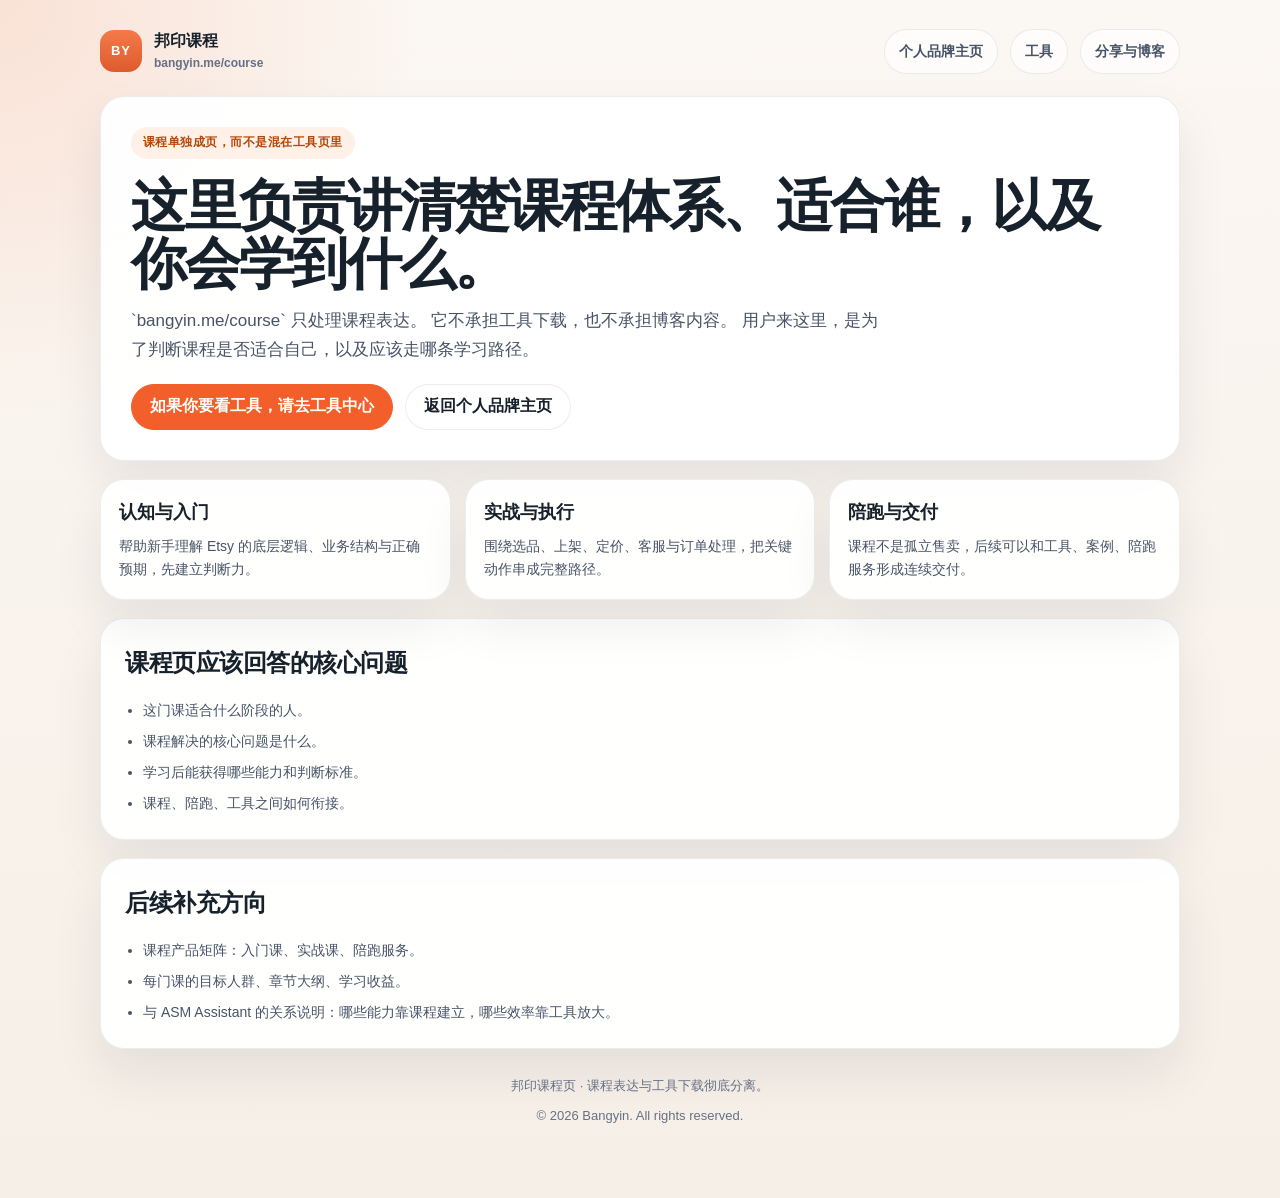
==== course/index.html @ cf921de8 "Refocus bangyin.me as personal brand and add course page" ====
<!DOCTYPE html>
<html lang="zh-CN">
<head>
    <meta charset="UTF-8">
    <meta name="viewport" content="width=device-width, initial-scale=1.0">
    <title>邦印课程 | bangyin.me/course</title>
    <meta name="description" content="邦印课程页：课程体系、陪跑逻辑、适合人群与学习路径。">
    <style>
        :root {
            color-scheme: light;
            --bg: #f6efe7;
            --card: rgba(255,255,255,0.95);
            --text: #17212b;
            --muted: #667085;
            --line: rgba(23,33,43,0.08);
            --accent: #f25f2a;
            --accent-dark: #d94d1a;
            --accent-soft: #fff0e8;
            --ink-soft: #eef2f6;
        }

        * { box-sizing: border-box; }

        body {
            margin: 0;
            font-family: "Avenir Next", "PingFang SC", "Hiragino Sans GB", "Microsoft YaHei", sans-serif;
            color: var(--text);
            line-height: 1.65;
            background:
                radial-gradient(circle at top left, rgba(242,95,42,0.14), transparent 24%),
                linear-gradient(180deg, #fbf7f2 0%, var(--bg) 100%);
        }

        a { color: inherit; text-decoration: none; }

        .page {
            max-width: 1120px;
            margin: 0 auto;
            padding: 28px 20px 72px;
        }

        .nav {
            display: flex;
            align-items: center;
            justify-content: space-between;
            gap: 16px;
            margin-bottom: 22px;
        }

        .brand {
            display: flex;
            align-items: center;
            gap: 12px;
            font-weight: 800;
        }

        .brand-mark {
            width: 42px;
            height: 42px;
            border-radius: 14px;
            display: grid;
            place-items: center;
            background: linear-gradient(180deg, #f57a49 0%, #dd5b2e 100%);
            color: #fff;
            letter-spacing: 0.08em;
            font-size: 13px;
        }

        .nav-links {
            display: flex;
            gap: 12px;
            flex-wrap: wrap;
        }

        .nav-link {
            padding: 10px 14px;
            border-radius: 999px;
            background: rgba(255,255,255,0.7);
            border: 1px solid var(--line);
            font-size: 14px;
            font-weight: 700;
            color: #475467;
        }

        .hero,
        .section,
        .card {
            border: 1px solid var(--line);
            border-radius: 24px;
            background: var(--card);
            box-shadow: 0 24px 50px rgba(15,23,42,0.08);
        }

        .hero {
            padding: 30px;
            margin-bottom: 18px;
        }

        .eyebrow {
            display: inline-flex;
            align-items: center;
            gap: 8px;
            padding: 6px 12px;
            border-radius: 999px;
            background: var(--accent-soft);
            color: #b54708;
            font-size: 12px;
            font-weight: 800;
            letter-spacing: 0.04em;
            margin-bottom: 18px;
        }

        h1 {
            margin: 0 0 14px;
            font-size: clamp(34px, 5vw, 56px);
            line-height: 1.04;
            letter-spacing: -0.04em;
        }

        .hero-copy {
            max-width: 760px;
            color: #475467;
            font-size: 17px;
            margin-bottom: 20px;
        }

        .hero-actions {
            display: flex;
            gap: 12px;
            flex-wrap: wrap;
        }

        .btn {
            display: inline-flex;
            align-items: center;
            justify-content: center;
            min-height: 46px;
            padding: 0 18px;
            border-radius: 999px;
            border: 1px solid transparent;
            font-weight: 800;
        }

        .btn-primary {
            background: var(--accent);
            color: #fff;
            border-color: var(--accent);
        }

        .btn-secondary {
            background: rgba(255,255,255,0.78);
            border-color: var(--line);
            color: var(--text);
        }

        .grid {
            display: grid;
            grid-template-columns: repeat(3, minmax(0, 1fr));
            gap: 14px;
            margin-bottom: 18px;
        }

        .card {
            padding: 18px;
        }

        .card h3 {
            margin: 0 0 8px;
            font-size: 18px;
        }

        .card p,
        .section p,
        .bullet li {
            margin: 0;
            color: #475467;
            font-size: 14px;
        }

        .section {
            padding: 24px;
            margin-bottom: 18px;
        }

        .section-title {
            margin: 0 0 16px;
            font-size: 24px;
            letter-spacing: -0.02em;
        }

        .bullet {
            margin: 12px 0 0;
            padding-left: 18px;
        }

        .bullet li + li {
            margin-top: 8px;
        }

        footer {
            margin-top: 26px;
            text-align: center;
            color: var(--muted);
            font-size: 13px;
        }

        @media (max-width: 920px) {
            .grid {
                grid-template-columns: 1fr;
            }
        }

        @media (max-width: 640px) {
            .page {
                padding: 18px 14px 56px;
            }

            .nav {
                flex-direction: column;
                align-items: flex-start;
            }

            .hero,
            .section {
                padding: 20px;
            }
        }
    </style>
</head>
<body>
    <div class="page">
        <nav class="nav">
            <div class="brand">
                <div class="brand-mark">BY</div>
                <div>
                    <div style="font-size:16px;">邦印课程</div>
                    <div style="font-size:12px;color:#667085;font-weight:600;">bangyin.me/course</div>
                </div>
            </div>
            <div class="nav-links">
                <a class="nav-link" href="/">个人品牌主页</a>
                <a class="nav-link" href="/tools">工具</a>
                <a class="nav-link" href="https://solo.bangyin.me" target="_blank" rel="noreferrer">分享与博客</a>
            </div>
        </nav>

        <section class="hero">
            <div class="eyebrow">课程单独成页，而不是混在工具页里</div>
            <h1>这里负责讲清楚课程体系、适合谁，以及你会学到什么。</h1>
            <div class="hero-copy">
                `bangyin.me/course` 只处理课程表达。
                它不承担工具下载，也不承担博客内容。
                用户来这里，是为了判断课程是否适合自己，以及应该走哪条学习路径。
            </div>
            <div class="hero-actions">
                <a class="btn btn-primary" href="/tools">如果你要看工具，请去工具中心</a>
                <a class="btn btn-secondary" href="/">返回个人品牌主页</a>
            </div>
        </section>

        <div class="grid">
            <div class="card">
                <h3>认知与入门</h3>
                <p>帮助新手理解 Etsy 的底层逻辑、业务结构与正确预期，先建立判断力。</p>
            </div>
            <div class="card">
                <h3>实战与执行</h3>
                <p>围绕选品、上架、定价、客服与订单处理，把关键动作串成完整路径。</p>
            </div>
            <div class="card">
                <h3>陪跑与交付</h3>
                <p>课程不是孤立售卖，后续可以和工具、案例、陪跑服务形成连续交付。</p>
            </div>
        </div>

        <section class="section">
            <h2 class="section-title">课程页应该回答的核心问题</h2>
            <ul class="bullet">
                <li>这门课适合什么阶段的人。</li>
                <li>课程解决的核心问题是什么。</li>
                <li>学习后能获得哪些能力和判断标准。</li>
                <li>课程、陪跑、工具之间如何衔接。</li>
            </ul>
        </section>

        <section class="section">
            <h2 class="section-title">后续补充方向</h2>
            <ul class="bullet">
                <li>课程产品矩阵：入门课、实战课、陪跑服务。</li>
                <li>每门课的目标人群、章节大纲、学习收益。</li>
                <li>与 ASM Assistant 的关系说明：哪些能力靠课程建立，哪些效率靠工具放大。</li>
            </ul>
        </section>

        <footer>
            <div>邦印课程页 · 课程表达与工具下载彻底分离。</div>
            <div style="margin-top:8px;">© 2026 Bangyin. All rights reserved.</div>
        </footer>
    </div>
</body>
</html>
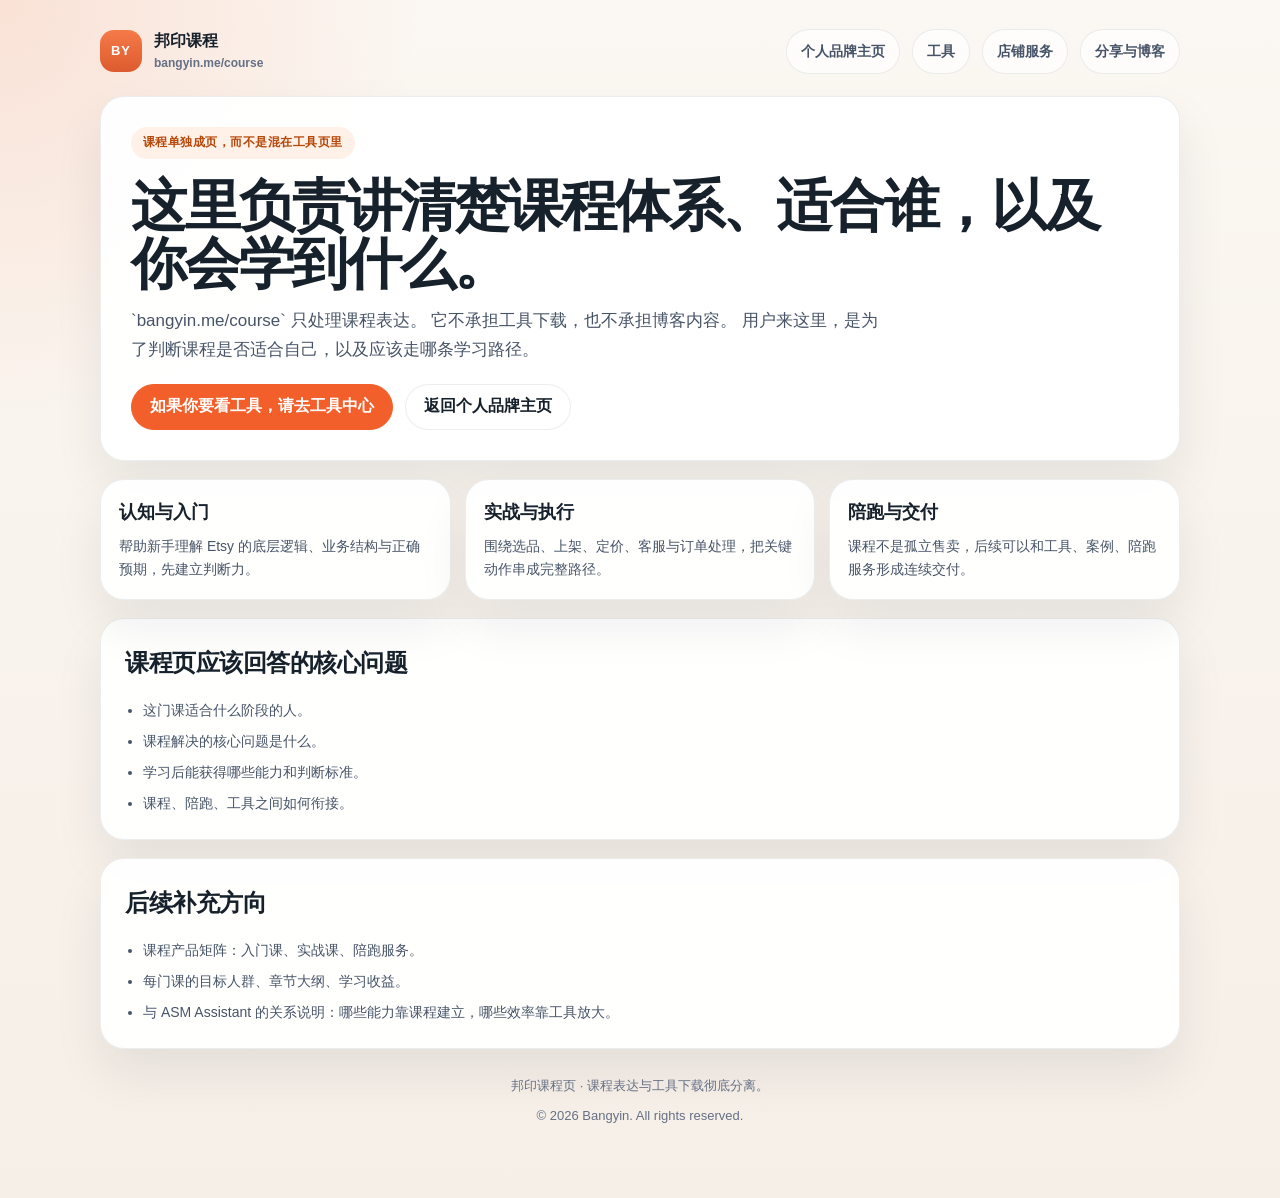
==== commit 69afdcdd: "Simplify homepage and add shops page" ====
--- a/course/index.html
+++ b/course/index.html
@@ -240,6 +240,7 @@
             <div class="nav-links">
                 <a class="nav-link" href="/">个人品牌主页</a>
                 <a class="nav-link" href="/tools">工具</a>
+                <a class="nav-link" href="/shops">店铺服务</a>
                 <a class="nav-link" href="https://solo.bangyin.me" target="_blank" rel="noreferrer">分享与博客</a>
             </div>
         </nav>
